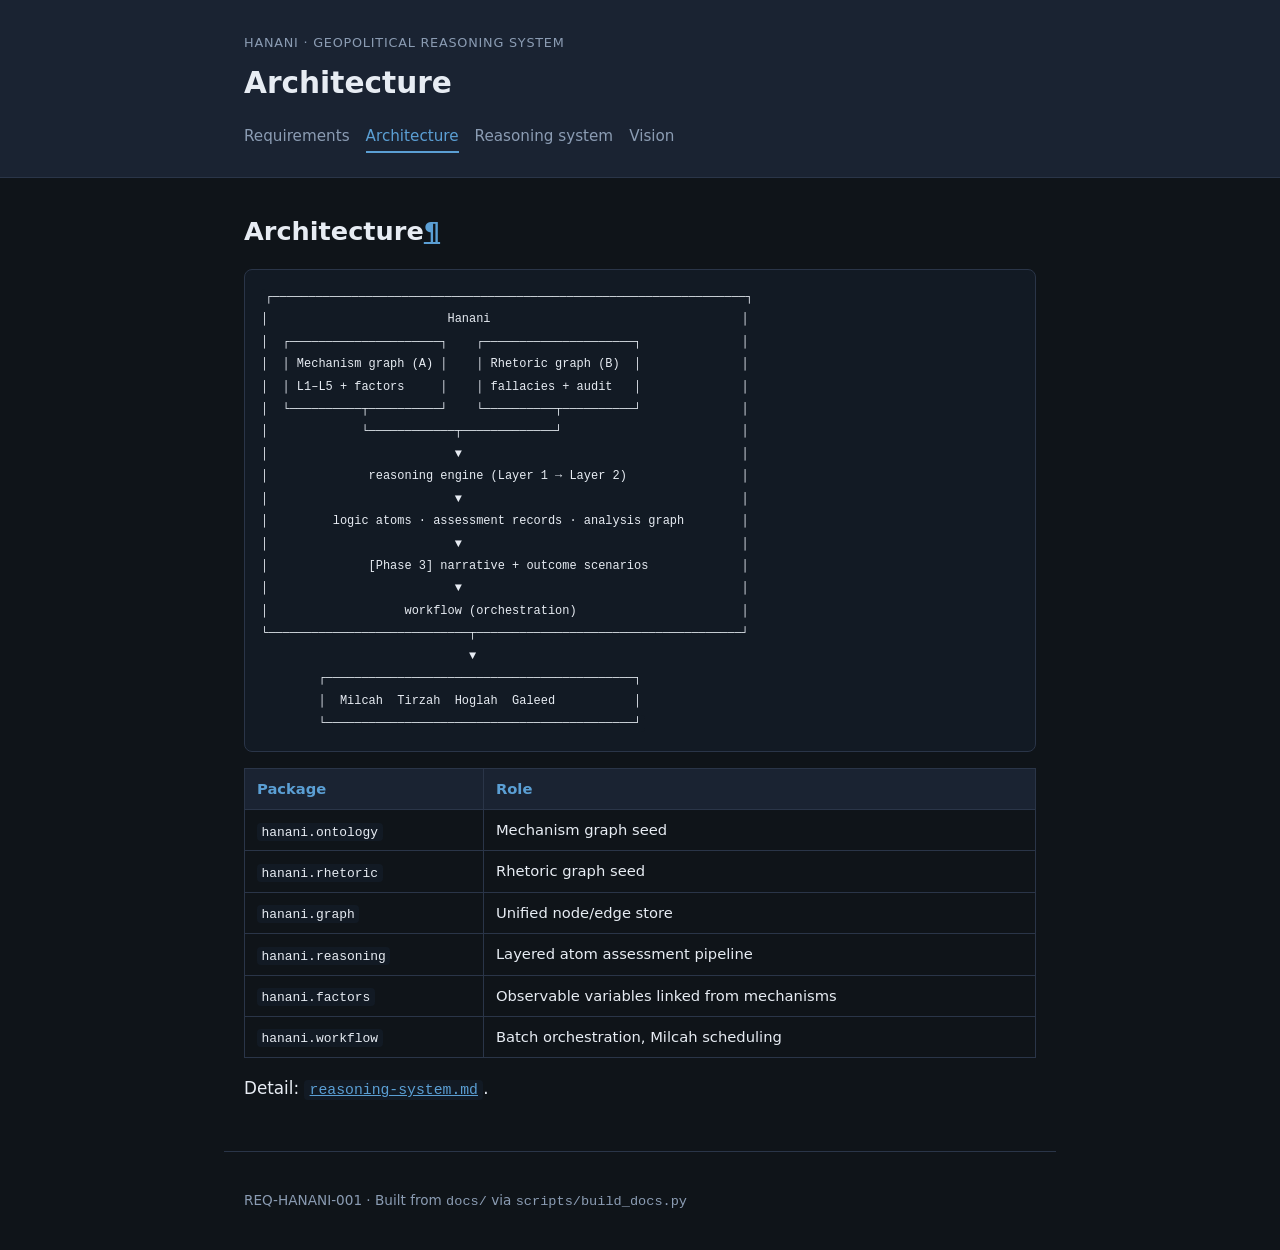
==== docs/web/architecture.html @ f0252a6e "docs: normative requirements v0.2 and static docs web site REQ-HANANI-001 covers dual graphs, layere" ====
<!DOCTYPE html>
<html lang="en">
<head>
  <meta charset="utf-8">
  <meta name="viewport" content="width=device-width, initial-scale=1">
  <title>Architecture · Hanani</title>
  <link rel="stylesheet" href="style.css">
</head>
<body>
  <header class="site-header">
    <div class="wrap">
      <p class="eyebrow">Hanani · Geopolitical reasoning system</p>
      <h1>Architecture</h1>
      <nav class="nav"><a href="index.html">Requirements</a><a href="architecture.html" class="active">Architecture</a><a href="reasoning-system.html">Reasoning system</a><a href="vision.html">Vision</a></nav>
    </div>
  </header>
  <main class="wrap content">
    <h1 id="architecture">Architecture<a class="headerlink" href="#architecture" title="Permanent link">&para;</a></h1>
<pre><code>┌──────────────────────────────────────────────────────────────────┐
│                         Hanani                                   │
│  ┌─────────────────────┐    ┌─────────────────────┐              │
│  │ Mechanism graph (A) │    │ Rhetoric graph (B)  │              │
│  │ L1–L5 + factors     │    │ fallacies + audit   │              │
│  └──────────┬──────────┘    └──────────┬──────────┘              │
│             └────────────┬─────────────┘                         │
│                          ▼                                       │
│              reasoning engine (Layer 1 → Layer 2)                │
│                          ▼                                       │
│         logic atoms · assessment records · analysis graph        │
│                          ▼                                       │
│              [Phase 3] narrative + outcome scenarios             │
│                          ▼                                       │
│                   workflow (orchestration)                       │
└────────────────────────────┬─────────────────────────────────────┘
                             ▼
        ┌───────────────────────────────────────────┐
        │  Milcah  Tirzah  Hoglah  Galeed           │
        └───────────────────────────────────────────┘
</code></pre>
<table>
<thead>
<tr>
<th>Package</th>
<th>Role</th>
</tr>
</thead>
<tbody>
<tr>
<td><code>hanani.ontology</code></td>
<td>Mechanism graph seed</td>
</tr>
<tr>
<td><code>hanani.rhetoric</code></td>
<td>Rhetoric graph seed</td>
</tr>
<tr>
<td><code>hanani.graph</code></td>
<td>Unified node/edge store</td>
</tr>
<tr>
<td><code>hanani.reasoning</code></td>
<td>Layered atom assessment pipeline</td>
</tr>
<tr>
<td><code>hanani.factors</code></td>
<td>Observable variables linked from mechanisms</td>
</tr>
<tr>
<td><code>hanani.workflow</code></td>
<td>Batch orchestration, Milcah scheduling</td>
</tr>
</tbody>
</table>
<p>Detail: <a href="reasoning-system.html"><code>reasoning-system.md</code></a>.</p>
  </main>
  <footer class="site-footer wrap">
    <p>REQ-HANANI-001 · Built from <code>docs/</code> via <code>scripts/build_docs.py</code></p>
  </footer>
</body>
</html>
---- docs/web/style.css ----
:root {
  --bg: #0f1419;
  --surface: #1a2332;
  --text: #e7ecf3;
  --muted: #8b9cb3;
  --accent: #5b9fd4;
  --accent-dim: #3d6f94;
  --border: #2a3548;
  --code-bg: #121a24;
}

* {
  box-sizing: border-box;
}

body {
  margin: 0;
  font-family: "Segoe UI", system-ui, -apple-system, sans-serif;
  font-size: 1.05rem;
  line-height: 1.65;
  color: var(--text);
  background: var(--bg);
}

.wrap {
  max-width: 52rem;
  margin: 0 auto;
  padding: 0 1.25rem;
}

.site-header {
  background: var(--surface);
  border-bottom: 1px solid var(--border);
  padding: 2rem 0 1.5rem;
  margin-bottom: 2rem;
}

.eyebrow {
  margin: 0 0 0.35rem;
  font-size: 0.8rem;
  letter-spacing: 0.06em;
  text-transform: uppercase;
  color: var(--muted);
}

.site-header h1 {
  margin: 0 0 1rem;
  font-size: 1.85rem;
  font-weight: 600;
}

.nav {
  display: flex;
  flex-wrap: wrap;
  gap: 0.5rem 1rem;
}

.nav a {
  color: var(--muted);
  text-decoration: none;
  font-size: 0.95rem;
  padding-bottom: 0.15rem;
  border-bottom: 2px solid transparent;
}

.nav a:hover,
.nav a.active {
  color: var(--accent);
  border-bottom-color: var(--accent);
}

.content h1 {
  font-size: 1.6rem;
  margin-top: 2rem;
}

.content h2 {
  font-size: 1.25rem;
  margin-top: 2rem;
  padding-top: 0.5rem;
  border-top: 1px solid var(--border);
  color: var(--accent);
}

.content h3 {
  font-size: 1.05rem;
  margin-top: 1.5rem;
  color: var(--text);
}

.content p,
.content li {
  color: var(--text);
}

.content a {
  color: var(--accent);
}

.content code {
  font-family: ui-monospace, "Cascadia Code", monospace;
  font-size: 0.88em;
  background: var(--code-bg);
  padding: 0.12em 0.35em;
  border-radius: 4px;
}

.content pre {
  background: var(--code-bg);
  border: 1px solid var(--border);
  border-radius: 8px;
  padding: 1rem;
  overflow-x: auto;
  font-size: 0.85rem;
}

.content table {
  width: 100%;
  border-collapse: collapse;
  margin: 1rem 0;
  font-size: 0.92rem;
}

.content th,
.content td {
  border: 1px solid var(--border);
  padding: 0.5rem 0.75rem;
  text-align: left;
}

.content th {
  background: var(--surface);
  color: var(--accent);
}

.content hr {
  border: none;
  border-top: 1px solid var(--border);
  margin: 2rem 0;
}

.content ul {
  padding-left: 1.25rem;
}

.site-footer {
  margin: 3rem auto 2rem;
  padding-top: 1.5rem;
  border-top: 1px solid var(--border);
  font-size: 0.85rem;
  color: var(--muted);
}
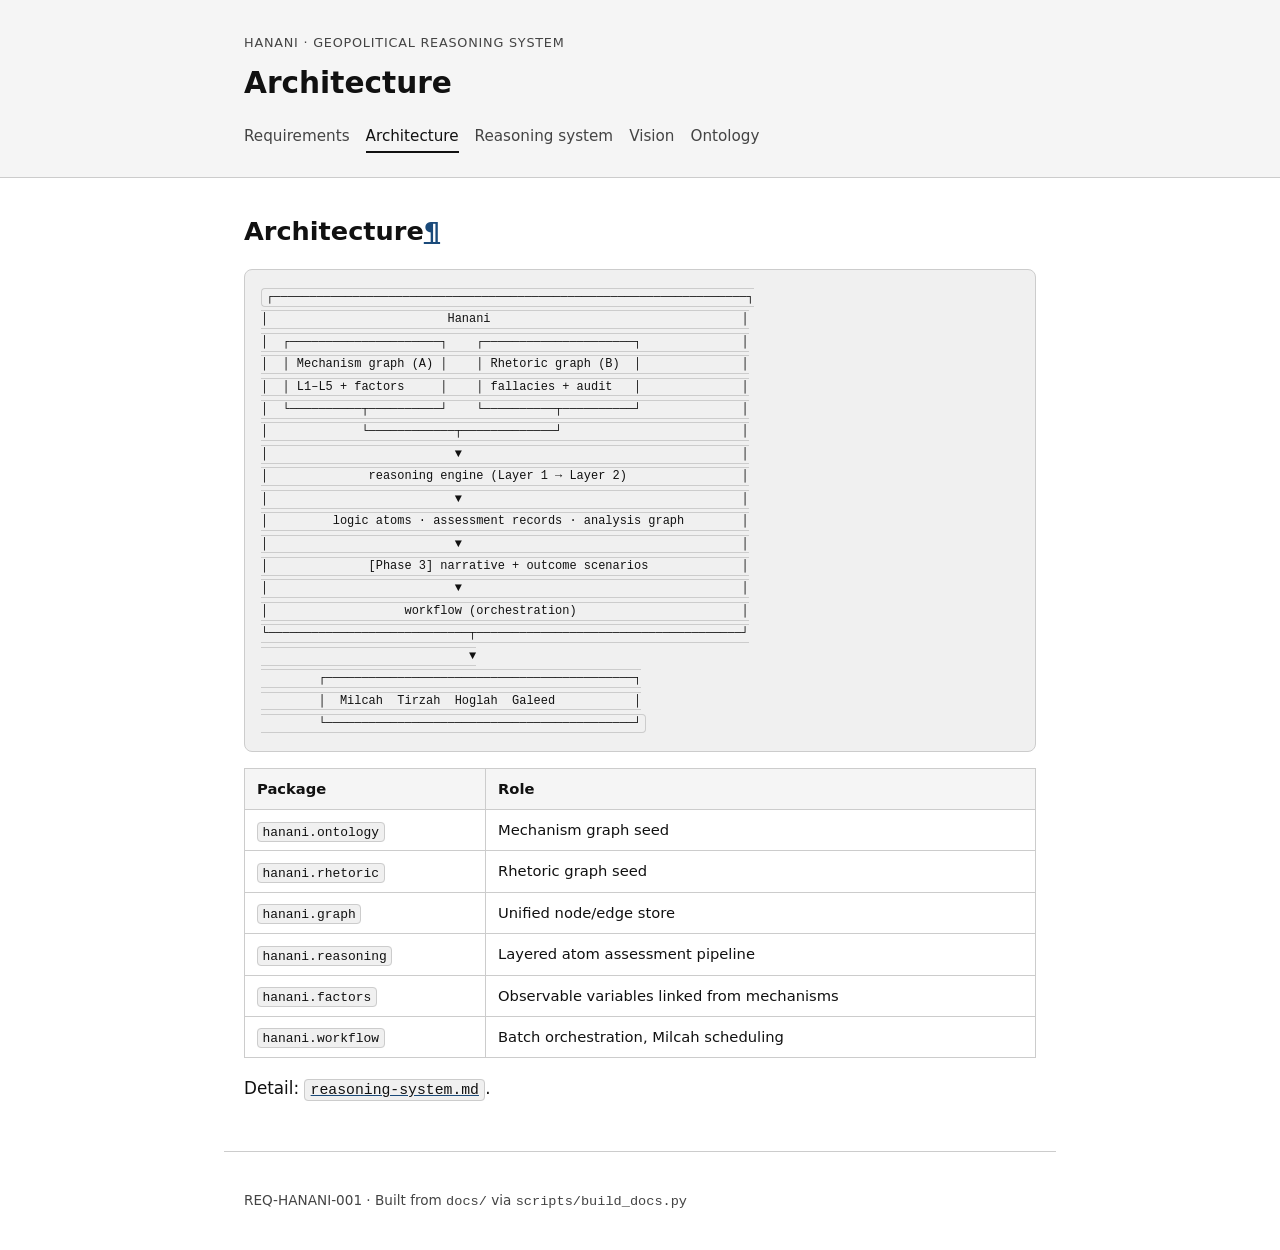
==== commit 8b72d379: "feat: integrate ASSSIB sensemaking-speed dynamic (ontology v0.2, req v0.3) Add Asymmetric Sensemakin" ====
--- a/docs/web/architecture.html
+++ b/docs/web/architecture.html
@@ -11,7 +11,7 @@
     <div class="wrap">
       <p class="eyebrow">Hanani · Geopolitical reasoning system</p>
       <h1>Architecture</h1>
-      <nav class="nav"><a href="index.html">Requirements</a><a href="architecture.html" class="active">Architecture</a><a href="reasoning-system.html">Reasoning system</a><a href="vision.html">Vision</a></nav>
+      <nav class="nav"><a href="index.html">Requirements</a><a href="architecture.html" class="active">Architecture</a><a href="reasoning-system.html">Reasoning system</a><a href="vision.html">Vision</a><a href="ontology.html">Ontology</a></nav>
     </div>
   </header>
   <main class="wrap content">
--- a/docs/web/style.css
+++ b/docs/web/style.css
@@ -1,12 +1,11 @@
 :root {
-  --bg: #0f1419;
-  --surface: #1a2332;
-  --text: #e7ecf3;
-  --muted: #8b9cb3;
-  --accent: #5b9fd4;
-  --accent-dim: #3d6f94;
-  --border: #2a3548;
-  --code-bg: #121a24;
+  --bg: #ffffff;
+  --surface: #f5f5f5;
+  --text: #111111;
+  --muted: #444444;
+  --accent: #1a4a7a;
+  --border: #cccccc;
+  --code-bg: #f0f0f0;
 }
 
 * {
@@ -47,6 +46,7 @@
   margin: 0 0 1rem;
   font-size: 1.85rem;
   font-weight: 600;
+  color: var(--text);
 }
 
 .nav {
@@ -65,13 +65,14 @@
 
 .nav a:hover,
 .nav a.active {
-  color: var(--accent);
-  border-bottom-color: var(--accent);
+  color: var(--text);
+  border-bottom-color: var(--text);
 }
 
 .content h1 {
   font-size: 1.6rem;
   margin-top: 2rem;
+  color: var(--text);
 }
 
 .content h2 {
@@ -79,7 +80,7 @@
   margin-top: 2rem;
   padding-top: 0.5rem;
   border-top: 1px solid var(--border);
-  color: var(--accent);
+  color: var(--text);
 }
 
 .content h3 {
@@ -101,12 +102,15 @@
   font-family: ui-monospace, "Cascadia Code", monospace;
   font-size: 0.88em;
   background: var(--code-bg);
+  color: var(--text);
   padding: 0.12em 0.35em;
   border-radius: 4px;
+  border: 1px solid var(--border);
 }
 
 .content pre {
   background: var(--code-bg);
+  color: var(--text);
   border: 1px solid var(--border);
   border-radius: 8px;
   padding: 1rem;
@@ -126,11 +130,12 @@
   border: 1px solid var(--border);
   padding: 0.5rem 0.75rem;
   text-align: left;
+  color: var(--text);
 }
 
 .content th {
   background: var(--surface);
-  color: var(--accent);
+  font-weight: 600;
 }
 
 .content hr {
